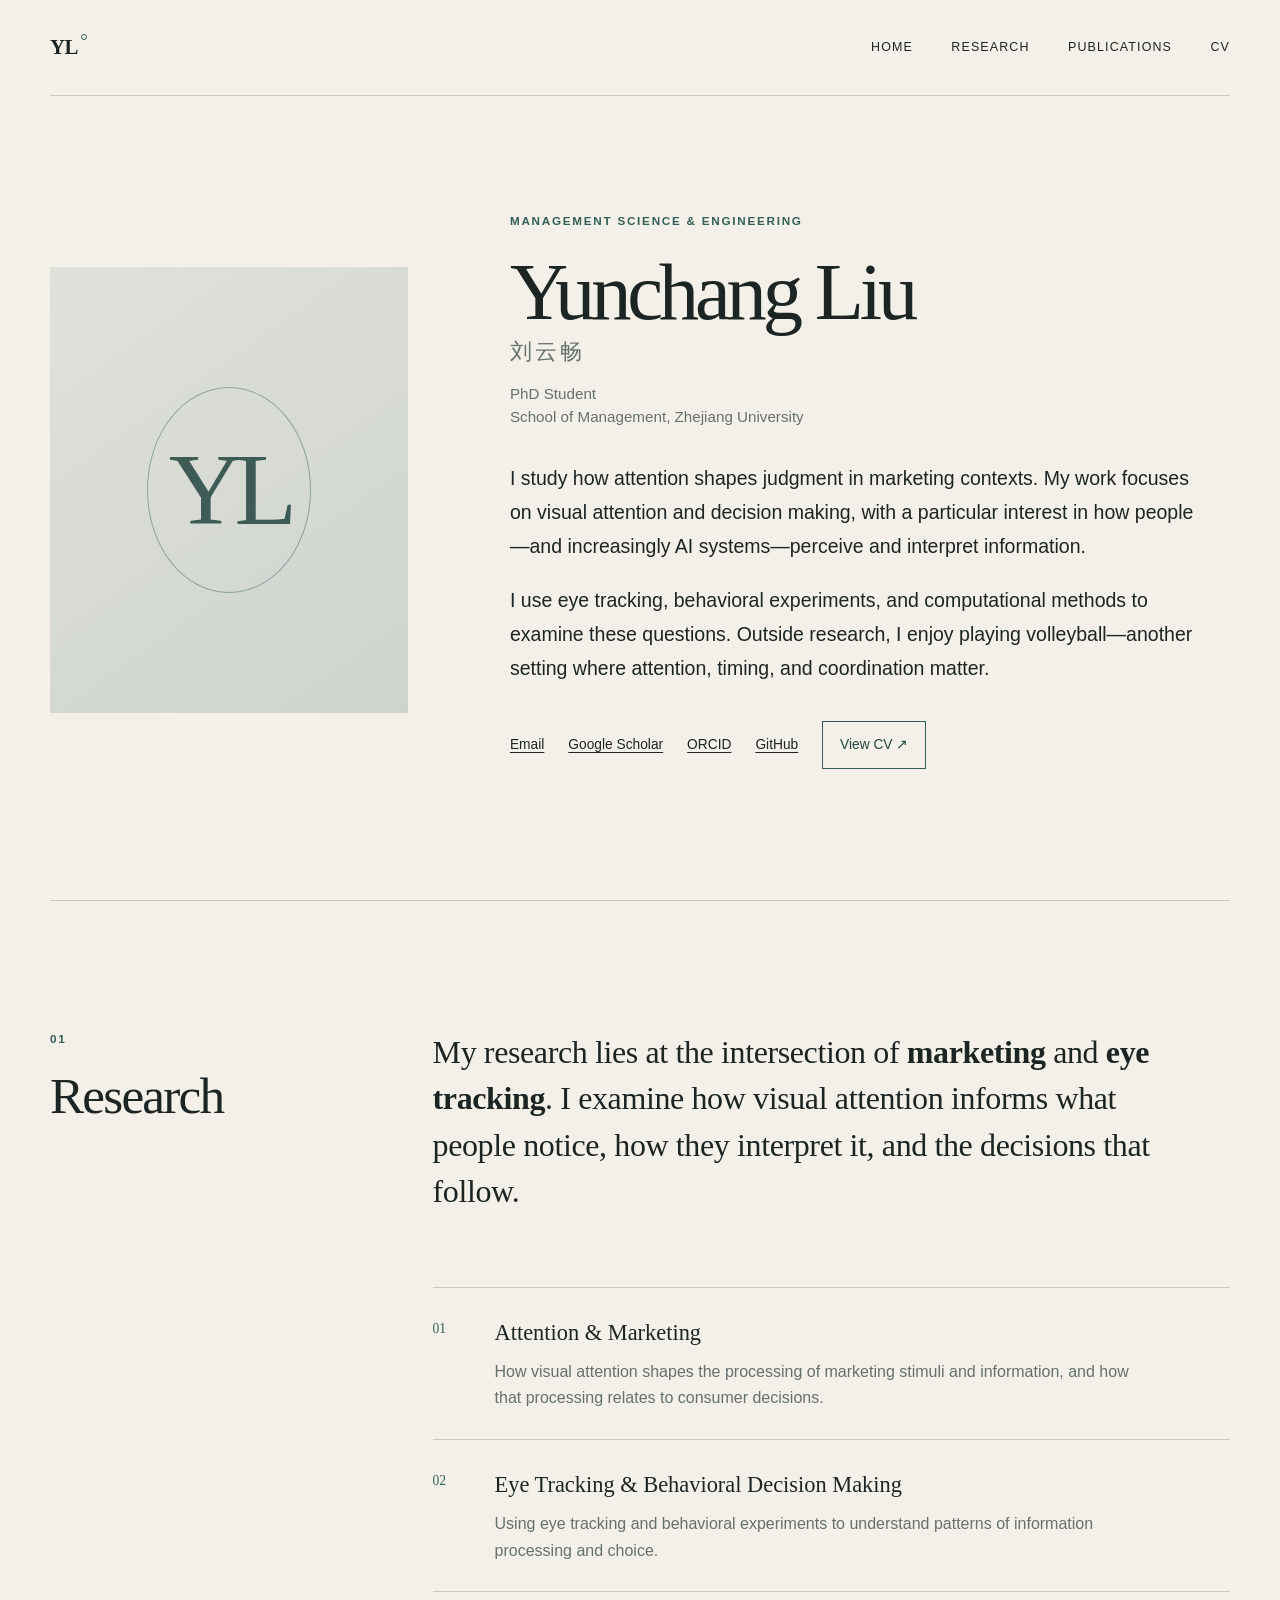
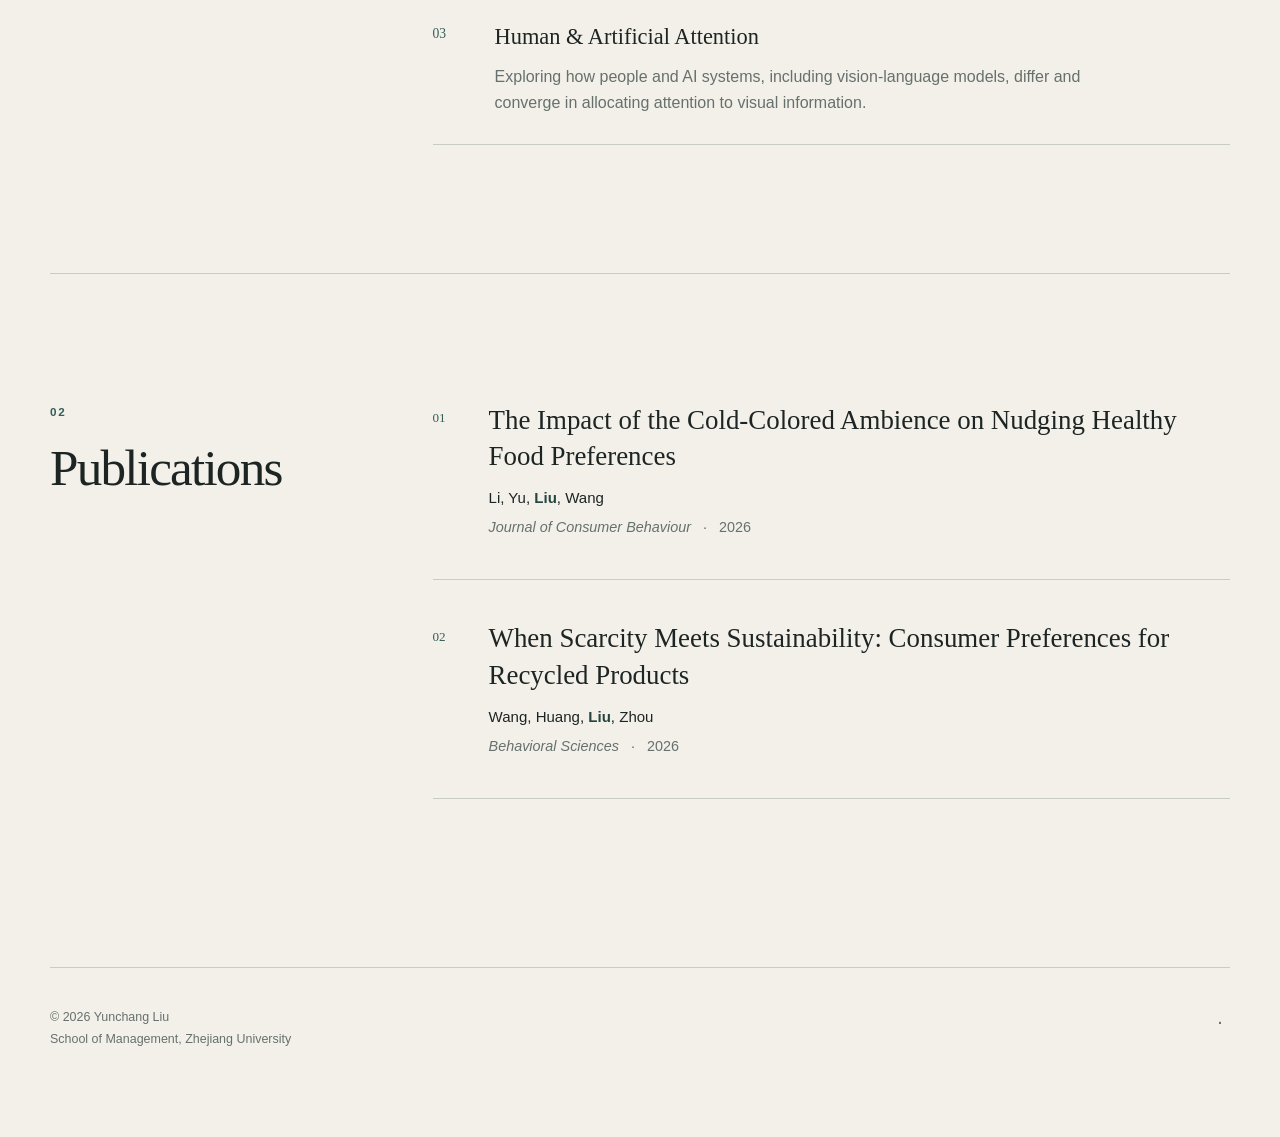
==== index.html @ 309fc485 "Launch academic website" ====
<!doctype html>
<html lang="en">
<head>
  <meta charset="utf-8">
  <meta name="viewport" content="width=device-width, initial-scale=1">
  <title>Yunchang Liu | Zhejiang University</title>
  <meta name="description" content="Yunchang Liu is a PhD student at Zhejiang University studying marketing, visual attention, eye tracking, human–AI interaction, and decision making.">
  <meta name="author" content="Yunchang Liu">
  <meta name="theme-color" content="#f3f0e9">
  <meta property="og:type" content="website">
  <meta property="og:url" content="https://yunchangliu.github.io/">
  <meta property="og:title" content="Yunchang Liu | Zhejiang University">
  <meta property="og:description" content="PhD student studying marketing, visual attention, eye tracking, human–AI interaction, and decision making.">
  <meta property="og:site_name" content="Yunchang Liu">
  <link rel="canonical" href="https://yunchangliu.github.io/">
  <link rel="icon" href="assets/favicon.svg" type="image/svg+xml">
  <link rel="stylesheet" href="styles.css">
  <script src="data/publications.js" defer></script>
  <script src="script.js" defer></script>
</head>
<body>
  <a class="skip-link" href="#main-content">Skip to content</a>
  <div class="focus-dot" aria-hidden="true"></div>

  <header class="site-header">
    <a class="wordmark" href="#home" aria-label="Yunchang Liu, home">YL<span class="focus-mark"></span></a>
    <nav aria-label="Primary navigation">
      <a href="#home">Home</a>
      <a href="#research">Research</a>
      <a href="#publications">Publications</a>
      <a href="assets/files/Yunchang_Liu_CV.pdf" target="_blank" rel="noopener">CV</a>
    </nav>
  </header>

  <main id="main-content">
    <section class="hero" id="home" aria-labelledby="hero-title">
      <div class="portrait-wrap">
        <div class="portrait-placeholder" aria-hidden="true">
          <span>YL</span>
          <span class="placeholder-line"></span>
        </div>
        <img class="portrait" src="assets/images/profile.jpg" alt="Portrait of Yunchang Liu" hidden>
      </div>

      <div class="hero-copy">
        <p class="eyebrow">Management Science &amp; Engineering</p>
        <h1 id="hero-title">Yunchang Liu <span lang="zh-Hans">刘云畅</span></h1>
        <p class="role">PhD Student<br>School of Management, Zhejiang University</p>
        <div class="intro">
          <p>I study how attention shapes judgment in marketing contexts. My work focuses on visual attention and decision making, with a particular interest in how people—and increasingly AI systems—perceive and interpret information.</p>
          <p>I use eye tracking, behavioral experiments, and computational methods to examine these questions. Outside research, I enjoy playing volleyball—another setting where attention, timing, and coordination matter.</p>
        </div>
        <div class="profile-links" aria-label="Academic profiles and contact">
          <a href="mailto:12420017@zju.edu.cn">Email</a>
          <a href="https://scholar.google.com/citations?user=64Ghd7AAAAAJ&amp;hl=zh-CN" target="_blank" rel="noopener">Google Scholar</a>
          <a href="https://orcid.org/0009-0008-1713-0107" target="_blank" rel="noopener">ORCID</a>
          <a href="https://github.com/YunchangLiu" target="_blank" rel="noopener">GitHub</a>
          <a class="cv-link" href="assets/files/Yunchang_Liu_CV.pdf" target="_blank" rel="noopener">View CV <span aria-hidden="true">↗</span></a>
        </div>
      </div>
    </section>

    <section class="research section-grid" id="research" aria-labelledby="research-title">
      <div class="section-heading">
        <p class="section-number">01</p>
        <h2 id="research-title">Research</h2>
      </div>
      <div class="section-content">
        <p class="lead">My research lies at the intersection of <strong>marketing</strong> and <strong>eye tracking</strong>. I examine how visual attention informs what people notice, how they interpret it, and the decisions that follow.</p>
        <div class="research-lines">
          <article>
            <span>01</span>
            <div>
              <h3>Attention &amp; Marketing</h3>
              <p>How visual attention shapes the processing of marketing stimuli and information, and how that processing relates to consumer decisions.</p>
            </div>
          </article>
          <article>
            <span>02</span>
            <div>
              <h3>Eye Tracking &amp; Behavioral Decision Making</h3>
              <p>Using eye tracking and behavioral experiments to understand patterns of information processing and choice.</p>
            </div>
          </article>
          <article>
            <span>03</span>
            <div>
              <h3>Human &amp; Artificial Attention</h3>
              <p>Exploring how people and AI systems, including vision-language models, differ and converge in allocating attention to visual information.</p>
            </div>
          </article>
        </div>
      </div>
    </section>

    <section class="publications section-grid" id="publications" aria-labelledby="publications-title">
      <div class="section-heading">
        <p class="section-number">02</p>
        <h2 id="publications-title">Publications</h2>
      </div>
      <div class="section-content">
        <ol class="publication-list" id="publication-list" aria-live="polite">
          <li class="publication-fallback">
            <p class="publication-title">The Impact of the Cold-Colored Ambience on Nudging Healthy Food Preferences</p>
            <p class="publication-authors">Li, Yu, <strong>Liu</strong>, Wang</p>
            <p class="publication-meta"><cite>Journal of Consumer Behaviour</cite><span>2026</span></p>
          </li>
          <li class="publication-fallback">
            <p class="publication-title">When Scarcity Meets Sustainability: Consumer Preferences for Recycled Products</p>
            <p class="publication-authors">Wang, Huang, <strong>Liu</strong>, Zhou</p>
            <p class="publication-meta"><cite>Behavioral Sciences</cite><span>2026</span></p>
          </li>
        </ol>
      </div>
    </section>
  </main>

  <footer>
    <div>
      <p>© <span id="current-year">2026</span> Yunchang Liu</p>
      <p>School of Management, Zhejiang University</p>
    </div>
    <button class="volleyball-easter-egg" type="button" aria-label="A small volleyball aside" title="A small aside">·</button>
    <p class="volleyball-note" role="status" hidden>Good research, like a good set, is all about placement.</p>
  </footer>
</body>
</html>
---- styles.css ----
:root {
  --paper: #f3f0e9;
  --ink: #1d2524;
  --muted: #66706d;
  --line: #c9ccc5;
  --accent: #345e58;
  --accent-dark: #244540;
  --serif: Georgia, "Times New Roman", "Noto Serif SC", serif;
  --sans: Inter, ui-sans-serif, -apple-system, BlinkMacSystemFont, "Segoe UI", "Noto Sans SC", Arial, sans-serif;
  --page: min(1180px, calc(100vw - 64px));
}

* { box-sizing: border-box; }
[hidden] { display: none !important; }
html { scroll-behavior: smooth; scroll-padding-top: 7rem; }
body {
  margin: 0;
  background: var(--paper);
  color: var(--ink);
  font-family: var(--sans);
  font-size: 16px;
  line-height: 1.65;
  -webkit-font-smoothing: antialiased;
}
a { color: inherit; text-decoration-thickness: 1px; text-underline-offset: .24em; }
a:hover { color: var(--accent); }
a:focus-visible, button:focus-visible { outline: 2px solid var(--accent); outline-offset: 5px; }
.skip-link { position: fixed; top: -100px; left: 1rem; z-index: 20; padding: .65rem 1rem; background: var(--ink); color: var(--paper); }
.skip-link:focus { top: 1rem; }

.site-header {
  width: var(--page);
  height: 96px;
  margin: 0 auto;
  display: flex;
  align-items: center;
  justify-content: space-between;
  border-bottom: 1px solid var(--line);
}
.wordmark { position: relative; font-family: var(--serif); font-size: 1.3rem; font-weight: 700; text-decoration: none; letter-spacing: -.03em; }
.focus-mark { position: absolute; width: 6px; height: 6px; right: -9px; top: 4px; border: 1px solid var(--accent); border-radius: 50%; }
nav { display: flex; gap: clamp(1rem, 3vw, 2.6rem); font-size: .78rem; letter-spacing: .09em; text-transform: uppercase; }
nav a { text-decoration: none; }

main, footer { width: var(--page); margin-inline: auto; }
.hero { min-height: calc(100vh - 96px); display: grid; grid-template-columns: minmax(250px, .72fr) minmax(480px, 1.45fr); gap: clamp(3rem, 8vw, 8.5rem); align-items: center; padding: 6rem 0 7rem; }
.portrait-wrap { position: relative; aspect-ratio: 4 / 5; max-width: 370px; background: #d9ddd7; overflow: hidden; }
.portrait { display: block; width: 100%; height: 100%; object-fit: cover; object-position: center top; }
.portrait-placeholder { position: absolute; inset: 0; display: grid; place-items: center; color: var(--accent-dark); background: linear-gradient(145deg, #e0e1da, #cdd4ce); }
.portrait-placeholder span:first-child { font-family: var(--serif); font-size: clamp(3.5rem, 8vw, 7rem); letter-spacing: -.08em; opacity: .85; }
.placeholder-line { position: absolute; width: 46%; height: 46%; border: 1px solid rgba(52, 94, 88, .45); border-radius: 50%; }
.eyebrow, .section-number { margin: 0 0 1.35rem; color: var(--accent); font-size: .73rem; font-weight: 650; letter-spacing: .15em; text-transform: uppercase; }
h1, h2, h3, p { margin-top: 0; }
h1 { margin-bottom: 1.2rem; font-family: var(--serif); font-size: clamp(3.2rem, 6.3vw, 6rem); font-weight: 400; line-height: .98; letter-spacing: -.052em; }
h1 span { display: block; margin-top: .65rem; font-family: var(--sans); font-size: .27em; font-weight: 450; letter-spacing: .15em; color: var(--muted); }
.role { margin-bottom: 2rem; font-size: .95rem; line-height: 1.55; color: var(--muted); }
.intro { max-width: 690px; font-size: clamp(1.03rem, 1.55vw, 1.22rem); line-height: 1.75; }
.intro p:last-child { margin-bottom: 0; }
.profile-links { display: flex; flex-wrap: wrap; gap: .7rem 1.5rem; align-items: center; margin-top: 2.25rem; font-size: .86rem; }
.cv-link { display: inline-block; padding: .72rem 1.05rem; border: 1px solid var(--accent); color: var(--accent-dark); text-decoration: none; }
.cv-link:hover { background: var(--accent); color: var(--paper); }

.section-grid { display: grid; grid-template-columns: minmax(190px, .65fr) minmax(0, 1.85fr); gap: clamp(3rem, 8vw, 8.5rem); padding: clamp(5.5rem, 10vw, 9rem) 0; border-top: 1px solid var(--line); }
h2 { font-family: var(--serif); font-size: clamp(2.35rem, 4vw, 4rem); font-weight: 400; line-height: 1; letter-spacing: -.035em; }
.lead { max-width: 760px; margin-bottom: 4.5rem; font-family: var(--serif); font-size: clamp(1.45rem, 2.5vw, 2.15rem); line-height: 1.45; letter-spacing: -.012em; }
.research-lines article { display: grid; grid-template-columns: 42px 1fr; gap: 1.25rem; padding: 1.7rem 0; border-top: 1px solid var(--line); }
.research-lines article:last-child { border-bottom: 1px solid var(--line); }
.research-lines article > span { padding-top: .2rem; color: var(--accent); font-family: var(--serif); font-size: .85rem; }
h3 { margin-bottom: .45rem; font-family: var(--serif); font-size: 1.4rem; font-weight: 400; }
.research-lines p { max-width: 650px; margin-bottom: 0; color: var(--muted); }

.publication-list { margin: 0; padding: 0; list-style: none; counter-reset: papers; }
.publication-list li { position: relative; padding: 0 0 2.5rem 3.5rem; margin-bottom: 2.5rem; border-bottom: 1px solid var(--line); counter-increment: papers; }
.publication-list li::before { content: counter(papers, decimal-leading-zero); position: absolute; left: 0; top: .35rem; color: var(--accent); font-family: var(--serif); font-size: .82rem; }
.publication-title { max-width: 760px; margin-bottom: .75rem; font-family: var(--serif); font-size: clamp(1.35rem, 2.1vw, 1.8rem); line-height: 1.35; }
.publication-authors { margin-bottom: .3rem; font-size: .94rem; }
.publication-authors strong { color: var(--accent-dark); }
.publication-meta { display: flex; gap: .75rem; align-items: baseline; margin-bottom: 0; color: var(--muted); font-size: .9rem; }
.publication-meta cite { font-style: italic; }
.publication-meta span::before { content: "·"; margin-right: .75rem; }

footer { min-height: 170px; padding: 2.4rem 0; border-top: 1px solid var(--line); display: flex; align-items: flex-start; justify-content: space-between; position: relative; color: var(--muted); font-size: .78rem; }
footer p { margin-bottom: .1rem; }
.volleyball-easter-egg { border: 0; padding: .2rem .45rem; background: transparent; color: var(--muted); font-size: 1.25rem; cursor: pointer; }
.volleyball-easter-egg:hover { color: var(--accent); transform: translateY(-2px); }
.volleyball-note { position: absolute; right: 0; top: 4.8rem; max-width: 250px; text-align: right; }
.focus-dot { position: fixed; z-index: 10; left: 0; top: 0; width: 10px; height: 10px; border: 1px solid rgba(52, 94, 88, .45); border-radius: 50%; pointer-events: none; opacity: 0; transform: translate(-50%, -50%); transition: opacity .4s ease; }
body.pointer-active .focus-dot { opacity: 1; }

@media (max-width: 820px) {
  :root { --page: min(100% - 40px, 680px); }
  .site-header { height: auto; min-height: 82px; align-items: baseline; }
  nav { gap: 1rem; font-size: .69rem; }
  .hero { min-height: auto; grid-template-columns: 1fr; gap: 3rem; padding: 4rem 0 6rem; }
  .portrait-wrap { width: min(65vw, 310px); }
  .section-grid { grid-template-columns: 1fr; gap: 1.6rem; }
  .section-heading { display: flex; align-items: baseline; gap: 1rem; }
  .section-heading .section-number { margin: 0; }
  .lead { margin-bottom: 3rem; }
}

@media (max-width: 540px) {
  :root { --page: calc(100% - 32px); }
  .site-header { padding: 1.15rem 0; align-items: center; }
  nav { max-width: 260px; justify-content: flex-end; flex-wrap: wrap; row-gap: .25rem; }
  .wordmark { align-self: flex-start; }
  .hero { padding-top: 3rem; }
  .portrait-wrap { width: min(72vw, 270px); }
  h1 { font-size: clamp(2.8rem, 15vw, 4.5rem); }
  .profile-links { gap: .9rem 1.2rem; }
  .cv-link { flex-basis: 100%; width: fit-content; margin-top: .25rem; }
  .section-grid { padding: 5rem 0; }
  .research-lines article { grid-template-columns: 32px 1fr; gap: .8rem; }
  .publication-list li { padding-left: 2.5rem; }
  footer { min-height: 190px; }
  .volleyball-note { top: 5.5rem; }
}

@media (pointer: coarse), (prefers-reduced-motion: reduce) {
  .focus-dot { display: none; }
}
@media (prefers-reduced-motion: reduce) {
  html { scroll-behavior: auto; }
  *, *::before, *::after { scroll-behavior: auto !important; transition-duration: .01ms !important; animation-duration: .01ms !important; animation-iteration-count: 1 !important; }
}
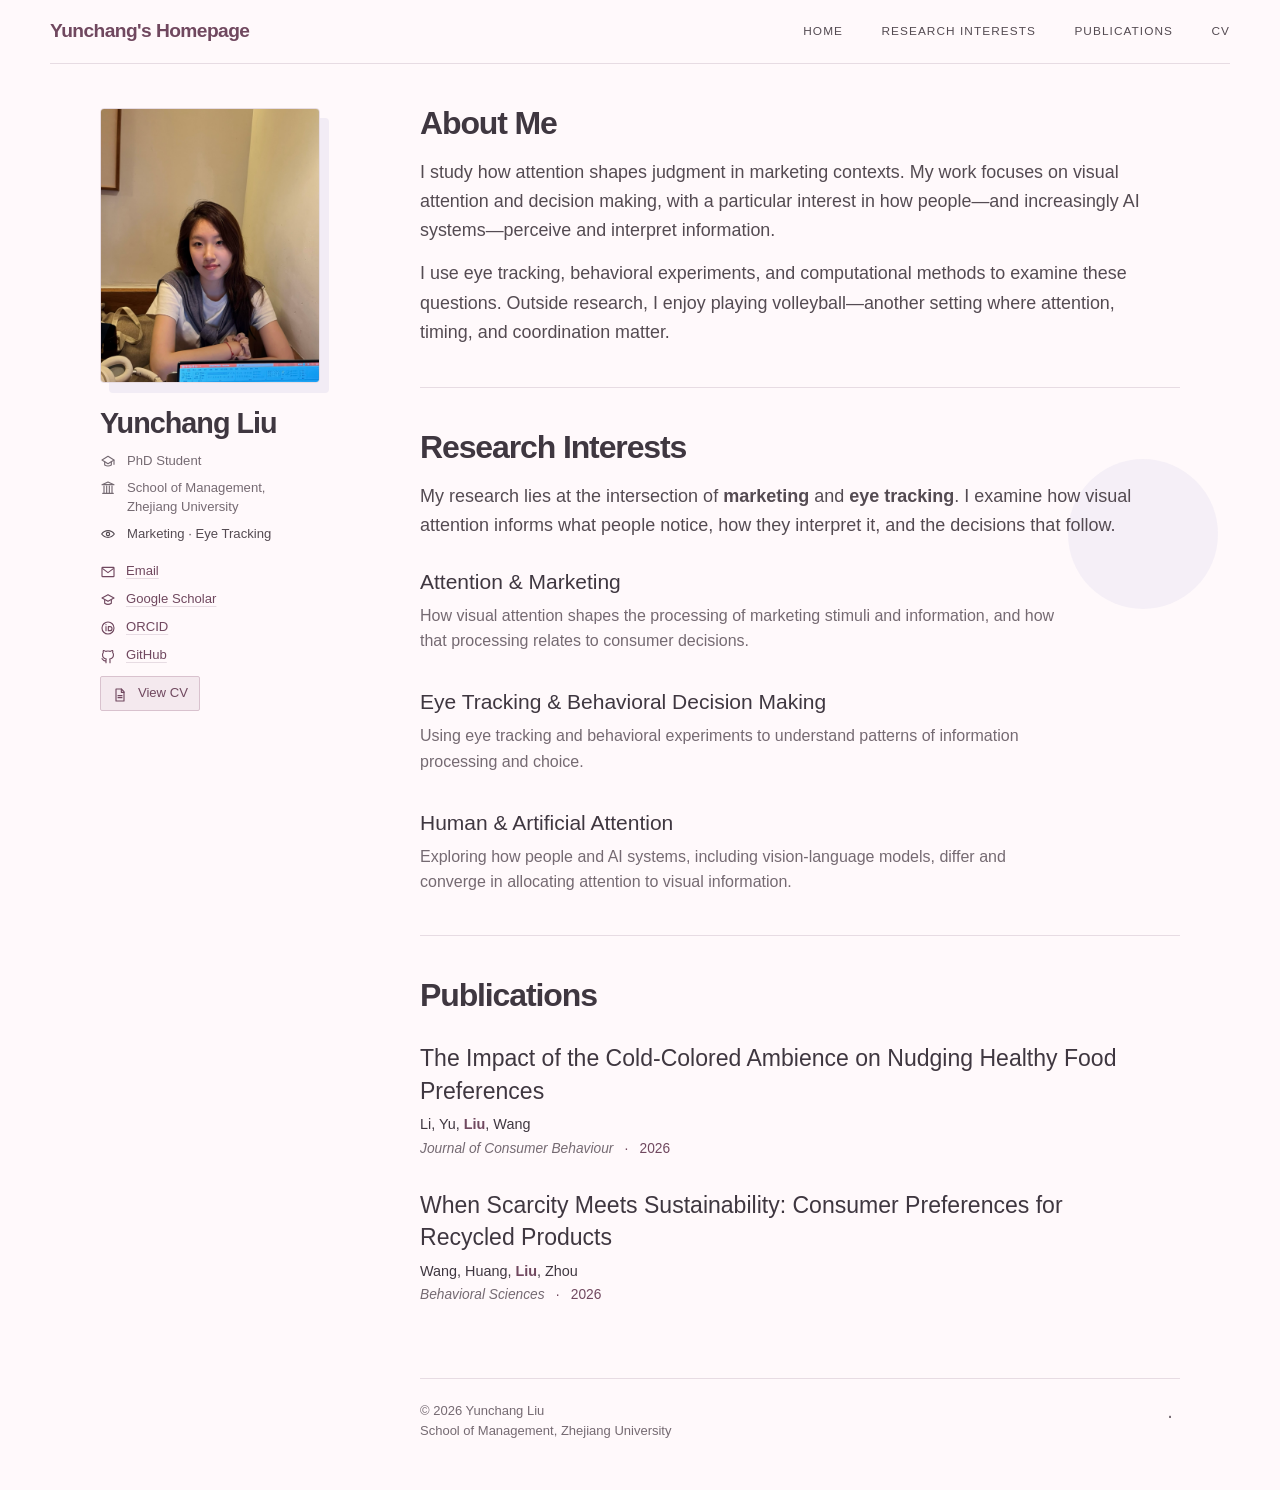
==== commit 54f3c46a: "Refine academic homepage layout and profile" ====
--- a/index.html
+++ b/index.html
@@ -6,7 +6,7 @@
   <title>Yunchang Liu | Zhejiang University</title>
   <meta name="description" content="Yunchang Liu is a PhD student at Zhejiang University studying marketing, visual attention, eye tracking, human–AI interaction, and decision making.">
   <meta name="author" content="Yunchang Liu">
-  <meta name="theme-color" content="#f3f0e9">
+  <meta name="theme-color" content="#fff9fb">
   <meta property="og:type" content="website">
   <meta property="og:url" content="https://yunchangliu.github.io/">
   <meta property="og:title" content="Yunchang Liu | Zhejiang University">
@@ -20,70 +20,81 @@
 </head>
 <body>
   <a class="skip-link" href="#main-content">Skip to content</a>
-  <div class="focus-dot" aria-hidden="true"></div>
-
   <header class="site-header">
-    <a class="wordmark" href="#home" aria-label="Yunchang Liu, home">YL<span class="focus-mark"></span></a>
+    <a class="wordmark" href="/" aria-label="Yunchang Liu, home">Yunchang's Homepage</a>
     <nav aria-label="Primary navigation">
       <a href="#home">Home</a>
-      <a href="#research">Research</a>
+      <a href="#research">Research Interests</a>
       <a href="#publications">Publications</a>
       <a href="assets/files/Yunchang_Liu_CV.pdf" target="_blank" rel="noopener">CV</a>
     </nav>
   </header>
 
-  <main id="main-content">
-    <section class="hero" id="home" aria-labelledby="hero-title">
+  <main class="page-shell" id="main-content">
+    <aside class="profile-sidebar" aria-labelledby="profile-name">
       <div class="portrait-wrap">
         <div class="portrait-placeholder" aria-hidden="true">
           <span>YL</span>
           <span class="placeholder-line"></span>
         </div>
-        <img class="portrait" src="assets/images/profile.jpg" alt="Portrait of Yunchang Liu" hidden>
+        <img class="portrait" src="assets/images/profile.jpg?v=20260908" alt="Portrait of Yunchang Liu" hidden>
       </div>
 
-      <div class="hero-copy">
-        <p class="eyebrow">Management Science &amp; Engineering</p>
-        <h1 id="hero-title">Yunchang Liu <span lang="zh-Hans">刘云畅</span></h1>
-        <p class="role">PhD Student<br>School of Management, Zhejiang University</p>
+      <div class="profile-copy">
+        <h1 id="profile-name">Yunchang Liu</h1>
+        <div class="profile-meta">
+          <p class="meta-row role">
+            <svg aria-hidden="true" viewBox="0 0 24 24"><path d="M3 10.5 12 5l9 5.5L12 16 3 10.5Z"/><path d="M7 13.3V18c2.9 1.7 7.1 1.7 10 0v-4.7M21 11v6"/></svg>
+            <span>PhD Student</span>
+          </p>
+          <p class="meta-row role">
+            <svg aria-hidden="true" viewBox="0 0 24 24"><path d="M4 20h16M6 20V9m4 11V9m4 11V9m4 11V9M3 7h18L12 3 3 7Z"/></svg>
+            <span>School of Management,<br>Zhejiang University</span>
+          </p>
+          <p class="meta-row tagline">
+            <svg aria-hidden="true" viewBox="0 0 24 24"><path d="M2.5 12s3.5-5 9.5-5 9.5 5 9.5 5-3.5 5-9.5 5-9.5-5-9.5-5Z"/><circle cx="12" cy="12" r="2.5"/></svg>
+            <span>Marketing · Eye Tracking</span>
+          </p>
+        </div>
+        <div class="profile-links" aria-label="Academic profiles and contact">
+          <a href="mailto:12420017@zju.edu.cn"><svg aria-hidden="true" viewBox="0 0 24 24"><rect x="3" y="5" width="18" height="14" rx="1"/><path d="m4 7 8 6 8-6"/></svg><span>Email</span></a>
+          <a href="https://scholar.google.com/citations?user=64Ghd7AAAAAJ&amp;hl=zh-CN" target="_blank" rel="noopener"><svg aria-hidden="true" viewBox="0 0 24 24"><path d="m3 9 9-5 9 5-9 5-9-5Z"/><path d="M7 12v5c3 2 7 2 10 0v-5"/></svg><span>Google Scholar</span></a>
+          <a href="https://orcid.org/0009-0008-1713-0107" target="_blank" rel="noopener"><svg aria-hidden="true" viewBox="0 0 24 24"><circle cx="12" cy="12" r="9"/><path d="M9 10v6m0-9v.2M12.5 10H15a3 3 0 0 1 0 6h-2.5v-6Z"/></svg><span>ORCID</span></a>
+          <a href="https://github.com/YunchangLiu" target="_blank" rel="noopener"><svg aria-hidden="true" viewBox="0 0 24 24"><path d="M9 19c-4.5 1.5-4.5-2.5-6-3m12 6v-3.5c0-1 .1-1.4-.5-2 2.8-.3 5.7-1.4 5.7-6.2A4.8 4.8 0 0 0 19 7c.1-.3.5-1.7-.1-3.2 0 0-1-.3-3.4 1.3a11.8 11.8 0 0 0-7 0C6.1 3.5 5.1 3.8 5.1 3.8 4.5 5.3 4.9 6.7 5 7a4.8 4.8 0 0 0-1.2 3.3c0 4.8 2.9 5.9 5.7 6.2-.5.5-.6 1.2-.5 2V22"/></svg><span>GitHub</span></a>
+          <a class="cv-link" href="assets/files/Yunchang_Liu_CV.pdf" target="_blank" rel="noopener"><svg aria-hidden="true" viewBox="0 0 24 24"><path d="M6 3h8l4 4v14H6V3Z"/><path d="M14 3v5h4M9 13h6m-6 3h6"/></svg><span>View CV</span></a>
+        </div>
+      </div>
+    </aside>
+
+    <div class="main-column">
+      <section class="intro-section" id="home" aria-label="About Yunchang Liu">
+        <h2>About Me</h2>
         <div class="intro">
           <p>I study how attention shapes judgment in marketing contexts. My work focuses on visual attention and decision making, with a particular interest in how people—and increasingly AI systems—perceive and interpret information.</p>
           <p>I use eye tracking, behavioral experiments, and computational methods to examine these questions. Outside research, I enjoy playing volleyball—another setting where attention, timing, and coordination matter.</p>
         </div>
-        <div class="profile-links" aria-label="Academic profiles and contact">
-          <a href="mailto:12420017@zju.edu.cn">Email</a>
-          <a href="https://scholar.google.com/citations?user=64Ghd7AAAAAJ&amp;hl=zh-CN" target="_blank" rel="noopener">Google Scholar</a>
-          <a href="https://orcid.org/0009-0008-1713-0107" target="_blank" rel="noopener">ORCID</a>
-          <a href="https://github.com/YunchangLiu" target="_blank" rel="noopener">GitHub</a>
-          <a class="cv-link" href="assets/files/Yunchang_Liu_CV.pdf" target="_blank" rel="noopener">View CV <span aria-hidden="true">↗</span></a>
-        </div>
-      </div>
-    </section>
+      </section>
 
-    <section class="research section-grid" id="research" aria-labelledby="research-title">
+      <section class="research section-grid" id="research" aria-labelledby="research-title">
       <div class="section-heading">
-        <p class="section-number">01</p>
-        <h2 id="research-title">Research</h2>
+        <h2 id="research-title">Research Interests</h2>
       </div>
       <div class="section-content">
         <p class="lead">My research lies at the intersection of <strong>marketing</strong> and <strong>eye tracking</strong>. I examine how visual attention informs what people notice, how they interpret it, and the decisions that follow.</p>
         <div class="research-lines">
           <article>
-            <span>01</span>
             <div>
               <h3>Attention &amp; Marketing</h3>
               <p>How visual attention shapes the processing of marketing stimuli and information, and how that processing relates to consumer decisions.</p>
             </div>
           </article>
           <article>
-            <span>02</span>
             <div>
               <h3>Eye Tracking &amp; Behavioral Decision Making</h3>
               <p>Using eye tracking and behavioral experiments to understand patterns of information processing and choice.</p>
             </div>
           </article>
           <article>
-            <span>03</span>
             <div>
               <h3>Human &amp; Artificial Attention</h3>
               <p>Exploring how people and AI systems, including vision-language models, differ and converge in allocating attention to visual information.</p>
@@ -91,11 +102,10 @@
           </article>
         </div>
       </div>
-    </section>
+      </section>
 
-    <section class="publications section-grid" id="publications" aria-labelledby="publications-title">
+      <section class="publications section-grid" id="publications" aria-labelledby="publications-title">
       <div class="section-heading">
-        <p class="section-number">02</p>
         <h2 id="publications-title">Publications</h2>
       </div>
       <div class="section-content">
@@ -112,16 +122,17 @@
           </li>
         </ol>
       </div>
-    </section>
+      </section>
+
+      <footer>
+        <div>
+          <p>© <span id="current-year">2026</span> Yunchang Liu</p>
+          <p>School of Management, Zhejiang University</p>
+        </div>
+        <button class="volleyball-easter-egg" type="button" aria-label="A small volleyball aside" title="A small aside">·</button>
+        <p class="volleyball-note" role="status" hidden>Some decisions are easier above the net.</p>
+      </footer>
+    </div>
   </main>
-
-  <footer>
-    <div>
-      <p>© <span id="current-year">2026</span> Yunchang Liu</p>
-      <p>School of Management, Zhejiang University</p>
-    </div>
-    <button class="volleyball-easter-egg" type="button" aria-label="A small volleyball aside" title="A small aside">·</button>
-    <p class="volleyball-note" role="status" hidden>Good research, like a good set, is all about placement.</p>
-  </footer>
 </body>
 </html>
--- a/styles.css
+++ b/styles.css
@@ -1,123 +1,124 @@
 :root {
-  --paper: #f3f0e9;
-  --ink: #1d2524;
-  --muted: #66706d;
-  --line: #c9ccc5;
-  --accent: #345e58;
-  --accent-dark: #244540;
-  --serif: Georgia, "Times New Roman", "Noto Serif SC", serif;
+  --paper: #fff9fb; --paper-soft: #f8f1f5; --lavender-wash: #f2ecf5;
+  --ink: #3f3740; --body: #544b52; --muted: #756a72; --line: #e7dce3;
+  --accent: #8b5f76; --accent-soft: #b9859f; --lavender: #786a88; --accent-dark: #70485f;
+  --serif: Inter, ui-sans-serif, -apple-system, BlinkMacSystemFont, "Segoe UI", "Noto Sans SC", Arial, sans-serif;
   --sans: Inter, ui-sans-serif, -apple-system, BlinkMacSystemFont, "Segoe UI", "Noto Sans SC", Arial, sans-serif;
   --page: min(1180px, calc(100vw - 64px));
 }
-
 * { box-sizing: border-box; }
 [hidden] { display: none !important; }
-html { scroll-behavior: smooth; scroll-padding-top: 7rem; }
-body {
-  margin: 0;
-  background: var(--paper);
-  color: var(--ink);
-  font-family: var(--sans);
-  font-size: 16px;
-  line-height: 1.65;
-  -webkit-font-smoothing: antialiased;
-}
+html { scroll-behavior: smooth; scroll-padding-top: 5.5rem; }
+body { margin: 0; background: var(--paper); color: var(--ink); font-family: var(--sans); font-size: 16px; line-height: 1.6; -webkit-font-smoothing: antialiased; }
 a { color: inherit; text-decoration-thickness: 1px; text-underline-offset: .24em; }
 a:hover { color: var(--accent); }
-a:focus-visible, button:focus-visible { outline: 2px solid var(--accent); outline-offset: 5px; }
-.skip-link { position: fixed; top: -100px; left: 1rem; z-index: 20; padding: .65rem 1rem; background: var(--ink); color: var(--paper); }
+a:focus-visible, button:focus-visible { outline: 2px solid var(--accent); outline-offset: 4px; }
+.skip-link { position: fixed; top: -100px; left: 1rem; z-index: 20; padding: .6rem .9rem; background: var(--ink); color: var(--paper); }
 .skip-link:focus { top: 1rem; }
+.site-header { position: fixed; z-index: 20; top: 0; left: 50%; width: var(--page); height: 64px; margin: 0; display: flex; align-items: center; justify-content: space-between; background: rgba(255, 249, 251, .94); border-bottom: 1px solid var(--line); transform: translateX(-50%); backdrop-filter: blur(8px); -webkit-backdrop-filter: blur(8px); }
+.wordmark { position: relative; color: var(--accent-dark); font-family: var(--serif); font-size: 1.2rem; font-weight: 700; text-decoration: none; letter-spacing: -.03em; }
+nav { display: flex; gap: clamp(1rem, 3vw, 2.4rem); font-size: .74rem; letter-spacing: .09em; text-transform: uppercase; }
+nav a { color: var(--body); text-decoration: none; text-decoration-color: transparent; transition: color .18s ease, text-decoration-color .18s ease; }
+nav a:hover { color: var(--accent-dark); text-decoration: underline; text-decoration-color: var(--accent-soft); }
 
-.site-header {
-  width: var(--page);
-  height: 96px;
-  margin: 0 auto;
-  display: flex;
-  align-items: center;
-  justify-content: space-between;
-  border-bottom: 1px solid var(--line);
-}
-.wordmark { position: relative; font-family: var(--serif); font-size: 1.3rem; font-weight: 700; text-decoration: none; letter-spacing: -.03em; }
-.focus-mark { position: absolute; width: 6px; height: 6px; right: -9px; top: 4px; border: 1px solid var(--accent); border-radius: 50%; }
-nav { display: flex; gap: clamp(1rem, 3vw, 2.6rem); font-size: .78rem; letter-spacing: .09em; text-transform: uppercase; }
-nav a { text-decoration: none; }
+.page-shell { width: var(--page); margin: 0 auto; padding-top: 64px; display: grid; grid-template-columns: 260px minmax(0, 760px); justify-content: center; gap: 60px; align-items: start; }
+.profile-sidebar { position: fixed; z-index: 5; top: 88px; left: max(32px, calc(50vw - 540px)); width: 260px; padding: 20px 0 40px; }
+.portrait-wrap { position: relative; width: min(100%, 220px); aspect-ratio: 4 / 5; margin-bottom: 24px; background: var(--paper-soft); border: 1px solid var(--line); border-radius: 4px; box-shadow: 9px 10px 0 var(--lavender-wash); overflow: hidden; }
+.portrait { display: block; width: 100%; height: 100%; object-fit: cover; object-position: 50% 54%; }
+.portrait-placeholder { position: absolute; inset: 0; z-index: 1; display: grid; place-items: center; color: var(--accent-dark); background: var(--paper-soft); }
+.portrait-placeholder span:first-child { font-family: var(--serif); font-size: 4.5rem; letter-spacing: -.08em; opacity: .85; }
+.placeholder-line { position: absolute; width: 46%; height: 46%; border: 1px solid rgba(120, 106, 136, .55); border-radius: 50%; }
+h1, h2, h3, p { margin-top: 0; }
+h1 { margin-bottom: 12px; color: var(--ink); font-family: var(--serif); font-size: 1.8rem; font-weight: 600; line-height: 1.12; letter-spacing: -.035em; }
+h1 span { display: block; margin-top: 7px; font-family: var(--sans); font-size: .38em; font-weight: 450; letter-spacing: .12em; color: var(--muted); }
+.profile-meta { display: flex; flex-direction: column; gap: 8px; margin-bottom: 17px; }
+.meta-row { display: grid; grid-template-columns: 17px 1fr; gap: 10px; align-items: start; margin: 0; }
+.meta-row svg, .profile-links svg { width: 16px; height: 16px; margin-top: 2px; fill: none; stroke: currentColor; stroke-width: 1.7; stroke-linecap: round; stroke-linejoin: round; flex: 0 0 auto; }
+.role { color: var(--muted); font-size: .82rem; line-height: 1.45; }
+.tagline { max-width: 240px; color: var(--body); font-family: var(--sans); font-size: .82rem; line-height: 1.45; }
+.profile-links { display: flex; flex-direction: column; align-items: flex-start; gap: 7px; font-size: .82rem; }
+.profile-links a { display: flex; gap: 10px; align-items: center; }
+.profile-links > a:not(.cv-link) { color: var(--accent-dark); text-decoration-color: var(--line); transition: color .18s ease, text-decoration-color .18s ease; }
+.profile-links > a:not(.cv-link):hover { color: var(--accent); text-decoration-color: var(--accent-soft); }
+.cv-link { margin-top: 4px; padding: .45rem .68rem; background: #f4e9ee; border: 1px solid #d9c2ce; border-radius: 2px; color: var(--accent-dark); line-height: 1.25; text-decoration: none; transition: background-color .18s ease, border-color .18s ease; }
+.cv-link:hover { background: #ecdde4; border-color: var(--accent-soft); color: var(--accent-dark); }
 
-main, footer { width: var(--page); margin-inline: auto; }
-.hero { min-height: calc(100vh - 96px); display: grid; grid-template-columns: minmax(250px, .72fr) minmax(480px, 1.45fr); gap: clamp(3rem, 8vw, 8.5rem); align-items: center; padding: 6rem 0 7rem; }
-.portrait-wrap { position: relative; aspect-ratio: 4 / 5; max-width: 370px; background: #d9ddd7; overflow: hidden; }
-.portrait { display: block; width: 100%; height: 100%; object-fit: cover; object-position: center top; }
-.portrait-placeholder { position: absolute; inset: 0; display: grid; place-items: center; color: var(--accent-dark); background: linear-gradient(145deg, #e0e1da, #cdd4ce); }
-.portrait-placeholder span:first-child { font-family: var(--serif); font-size: clamp(3.5rem, 8vw, 7rem); letter-spacing: -.08em; opacity: .85; }
-.placeholder-line { position: absolute; width: 46%; height: 46%; border: 1px solid rgba(52, 94, 88, .45); border-radius: 50%; }
-.eyebrow, .section-number { margin: 0 0 1.35rem; color: var(--accent); font-size: .73rem; font-weight: 650; letter-spacing: .15em; text-transform: uppercase; }
-h1, h2, h3, p { margin-top: 0; }
-h1 { margin-bottom: 1.2rem; font-family: var(--serif); font-size: clamp(3.2rem, 6.3vw, 6rem); font-weight: 400; line-height: .98; letter-spacing: -.052em; }
-h1 span { display: block; margin-top: .65rem; font-family: var(--sans); font-size: .27em; font-weight: 450; letter-spacing: .15em; color: var(--muted); }
-.role { margin-bottom: 2rem; font-size: .95rem; line-height: 1.55; color: var(--muted); }
-.intro { max-width: 690px; font-size: clamp(1.03rem, 1.55vw, 1.22rem); line-height: 1.75; }
+.main-column { grid-column: 2; min-width: 0; }
+.intro-section { padding: 40px 0; }
+.eyebrow, .section-number { margin: 0 0 14px; color: var(--accent); font-size: .71rem; font-weight: 650; letter-spacing: .15em; text-transform: uppercase; }
+.intro-section h2 { margin-bottom: 16px; font-size: 2rem; font-weight: 600; line-height: 1.2; }
+.intro { max-width: 720px; color: var(--body); font-size: clamp(1.02rem, 1.4vw, 1.13rem); line-height: 1.62; }
+.intro p { margin-bottom: 14px; }
 .intro p:last-child { margin-bottom: 0; }
-.profile-links { display: flex; flex-wrap: wrap; gap: .7rem 1.5rem; align-items: center; margin-top: 2.25rem; font-size: .86rem; }
-.cv-link { display: inline-block; padding: .72rem 1.05rem; border: 1px solid var(--accent); color: var(--accent-dark); text-decoration: none; }
-.cv-link:hover { background: var(--accent); color: var(--paper); }
+.section-grid { padding: 0; border-top: 1px solid var(--line); }
+.section-heading { display: flex; align-items: baseline; gap: 16px; margin-bottom: 28px; }
+.section-heading .section-number { margin: 0; }
+h2 { margin-bottom: 0; font-family: var(--serif); font-size: clamp(2.25rem, 4vw, 3.35rem); font-weight: 400; line-height: 1.12; letter-spacing: -.035em; }
+.research { position: relative; padding-top: 40px; }
+.research .section-heading { margin-bottom: 16px; }
+.research .section-number { font-size: .78rem; letter-spacing: .1em; }
+.research h2, .publications h2 { font-size: 2rem; font-weight: 600; line-height: 1.2; }
+.research::before { content: ""; position: absolute; z-index: -1; right: -3vw; top: 14%; width: 150px; height: 150px; background: rgba(242, 236, 245, .72); border-radius: 50%; }
+.lead { max-width: 720px; margin-bottom: 28px; color: var(--body); font-family: var(--sans); font-size: 1.125rem; font-weight: 400; line-height: 1.6; letter-spacing: 0; }
+.research-lines article { padding: 0; border: 0; }
+.research-lines article + article { margin-top: 34px; }
+.research-lines article > span { padding-top: 3px; color: var(--lavender); font-family: var(--serif); font-size: .75rem; }
+h3 { margin-bottom: 8px; font-family: var(--serif); font-size: 1.3125rem; font-weight: 400; line-height: 1.3; }
+.research-lines p { max-width: 650px; margin-bottom: 0; color: var(--muted); font-size: 1rem; line-height: 1.6; }
+.publication-list { margin: 0; padding: 0; list-style: none; counter-reset: papers; }
+.publications { margin-top: 40px; padding: 40px 0; }
+.publication-list li { position: relative; padding: 0; margin: 0; border: 0; counter-increment: papers; }
+.publication-list li + li { margin-top: 30px; }
+.publication-title { max-width: 720px; margin-bottom: 7px; font-family: var(--serif); font-size: clamp(1.22rem, 1.8vw, 1.52rem); line-height: 1.4; }
+.publication-authors { margin-bottom: 3px; font-size: .9rem; line-height: 1.5; }
+.publication-authors strong { color: var(--accent-dark); }
+.publication-meta { display: flex; gap: .7rem; align-items: baseline; margin-bottom: 0; color: var(--muted); font-size: .86rem; line-height: 1.5; }
+.publication-meta cite { font-style: italic; }
+.publication-meta span { color: var(--accent-dark); font-variant-numeric: tabular-nums; }
+.publication-meta span::before { content: "·"; margin-right: .7rem; }
 
-.section-grid { display: grid; grid-template-columns: minmax(190px, .65fr) minmax(0, 1.85fr); gap: clamp(3rem, 8vw, 8.5rem); padding: clamp(5.5rem, 10vw, 9rem) 0; border-top: 1px solid var(--line); }
-h2 { font-family: var(--serif); font-size: clamp(2.35rem, 4vw, 4rem); font-weight: 400; line-height: 1; letter-spacing: -.035em; }
-.lead { max-width: 760px; margin-bottom: 4.5rem; font-family: var(--serif); font-size: clamp(1.45rem, 2.5vw, 2.15rem); line-height: 1.45; letter-spacing: -.012em; }
-.research-lines article { display: grid; grid-template-columns: 42px 1fr; gap: 1.25rem; padding: 1.7rem 0; border-top: 1px solid var(--line); }
-.research-lines article:last-child { border-bottom: 1px solid var(--line); }
-.research-lines article > span { padding-top: .2rem; color: var(--accent); font-family: var(--serif); font-size: .85rem; }
-h3 { margin-bottom: .45rem; font-family: var(--serif); font-size: 1.4rem; font-weight: 400; }
-.research-lines p { max-width: 650px; margin-bottom: 0; color: var(--muted); }
-
-.publication-list { margin: 0; padding: 0; list-style: none; counter-reset: papers; }
-.publication-list li { position: relative; padding: 0 0 2.5rem 3.5rem; margin-bottom: 2.5rem; border-bottom: 1px solid var(--line); counter-increment: papers; }
-.publication-list li::before { content: counter(papers, decimal-leading-zero); position: absolute; left: 0; top: .35rem; color: var(--accent); font-family: var(--serif); font-size: .82rem; }
-.publication-title { max-width: 760px; margin-bottom: .75rem; font-family: var(--serif); font-size: clamp(1.35rem, 2.1vw, 1.8rem); line-height: 1.35; }
-.publication-authors { margin-bottom: .3rem; font-size: .94rem; }
-.publication-authors strong { color: var(--accent-dark); }
-.publication-meta { display: flex; gap: .75rem; align-items: baseline; margin-bottom: 0; color: var(--muted); font-size: .9rem; }
-.publication-meta cite { font-style: italic; }
-.publication-meta span::before { content: "·"; margin-right: .75rem; }
-
-footer { min-height: 170px; padding: 2.4rem 0; border-top: 1px solid var(--line); display: flex; align-items: flex-start; justify-content: space-between; position: relative; color: var(--muted); font-size: .78rem; }
-footer p { margin-bottom: .1rem; }
+footer { width: 100%; min-height: 112px; margin: 32px 0 0; padding: 22px 0; border-top: 1px solid var(--line); display: flex; align-items: flex-start; justify-content: space-between; position: relative; color: var(--muted); font-size: .8125rem; line-height: 1.5; }
+footer p { margin-bottom: 1px; }
 .volleyball-easter-egg { border: 0; padding: .2rem .45rem; background: transparent; color: var(--muted); font-size: 1.25rem; cursor: pointer; }
 .volleyball-easter-egg:hover { color: var(--accent); transform: translateY(-2px); }
-.volleyball-note { position: absolute; right: 0; top: 4.8rem; max-width: 250px; text-align: right; }
-.focus-dot { position: fixed; z-index: 10; left: 0; top: 0; width: 10px; height: 10px; border: 1px solid rgba(52, 94, 88, .45); border-radius: 50%; pointer-events: none; opacity: 0; transform: translate(-50%, -50%); transition: opacity .4s ease; }
-body.pointer-active .focus-dot { opacity: 1; }
+.volleyball-note { position: absolute; right: 0; top: 64px; max-width: 250px; text-align: right; }
 
-@media (max-width: 820px) {
-  :root { --page: min(100% - 40px, 680px); }
-  .site-header { height: auto; min-height: 82px; align-items: baseline; }
-  nav { gap: 1rem; font-size: .69rem; }
-  .hero { min-height: auto; grid-template-columns: 1fr; gap: 3rem; padding: 4rem 0 6rem; }
-  .portrait-wrap { width: min(65vw, 310px); }
-  .section-grid { grid-template-columns: 1fr; gap: 1.6rem; }
-  .section-heading { display: flex; align-items: baseline; gap: 1rem; }
-  .section-heading .section-number { margin: 0; }
-  .lead { margin-bottom: 3rem; }
+@media (max-width: 959px) {
+  :root { --page: min(100% - 44px, 740px); }
+  .page-shell { display: block; }
+  .main-column { grid-column: auto; }
+  .profile-sidebar { position: static; width: auto; display: grid; grid-template-columns: 190px 1fr; gap: 36px; padding: 44px 0 46px; border-bottom: 1px solid var(--line); }
+  .portrait-wrap { width: 190px; margin-bottom: 0; }
+  .profile-copy { align-self: center; }
+  .intro-section { padding: 36px 0; }
+  .section-grid { padding: 0; }
+  .research { padding-top: 36px; }
+  .publications { margin-top: 36px; padding: 36px 0 38px; }
+  .research::before { right: 0; }
 }
-
 @media (max-width: 540px) {
-  :root { --page: calc(100% - 32px); }
-  .site-header { padding: 1.15rem 0; align-items: center; }
-  nav { max-width: 260px; justify-content: flex-end; flex-wrap: wrap; row-gap: .25rem; }
+  :root { --page: calc(100% - 40px); }
+  .site-header { height: auto; min-height: 60px; padding: 10px 0; align-items: center; }
+  nav { max-width: 260px; justify-content: flex-end; flex-wrap: wrap; gap: 2px 14px; font-size: .68rem; }
   .wordmark { align-self: flex-start; }
-  .hero { padding-top: 3rem; }
-  .portrait-wrap { width: min(72vw, 270px); }
-  h1 { font-size: clamp(2.8rem, 15vw, 4.5rem); }
-  .profile-links { gap: .9rem 1.2rem; }
-  .cv-link { flex-basis: 100%; width: fit-content; margin-top: .25rem; }
-  .section-grid { padding: 5rem 0; }
-  .research-lines article { grid-template-columns: 32px 1fr; gap: .8rem; }
-  .publication-list li { padding-left: 2.5rem; }
-  footer { min-height: 190px; }
-  .volleyball-note { top: 5.5rem; }
-}
-
-@media (pointer: coarse), (prefers-reduced-motion: reduce) {
-  .focus-dot { display: none; }
+  .profile-sidebar { display: block; padding: 34px 0 40px; }
+  .portrait-wrap { width: min(44vw, 168px); margin-bottom: 22px; box-shadow: 7px 8px 0 var(--lavender-wash); }
+  h1 { font-size: 1.8rem; }
+  .tagline { max-width: 280px; }
+  .intro-section { padding: 30px 0 32px; }
+  .section-grid { padding: 0; }
+  .research { padding-top: 32px; }
+  .publications { margin-top: 32px; padding: 32px 0 34px; }
+  .section-heading { margin-bottom: 24px; }
+  .research .section-heading { margin-bottom: 16px; }
+  .intro-section h2, .research h2, .publications h2 { font-size: 1.875rem; }
+  .lead { margin-bottom: 26px; font-size: 1.0625rem; }
+  .research-lines article { padding: 0; }
+  .research-lines article + article { margin-top: 30px; }
+  .publication-list li { padding: 0; margin: 0; }
+  .publication-list li + li { margin-top: 28px; }
+  footer { min-height: 138px; }
+  .volleyball-note { top: 62px; }
 }
 @media (prefers-reduced-motion: reduce) {
   html { scroll-behavior: auto; }
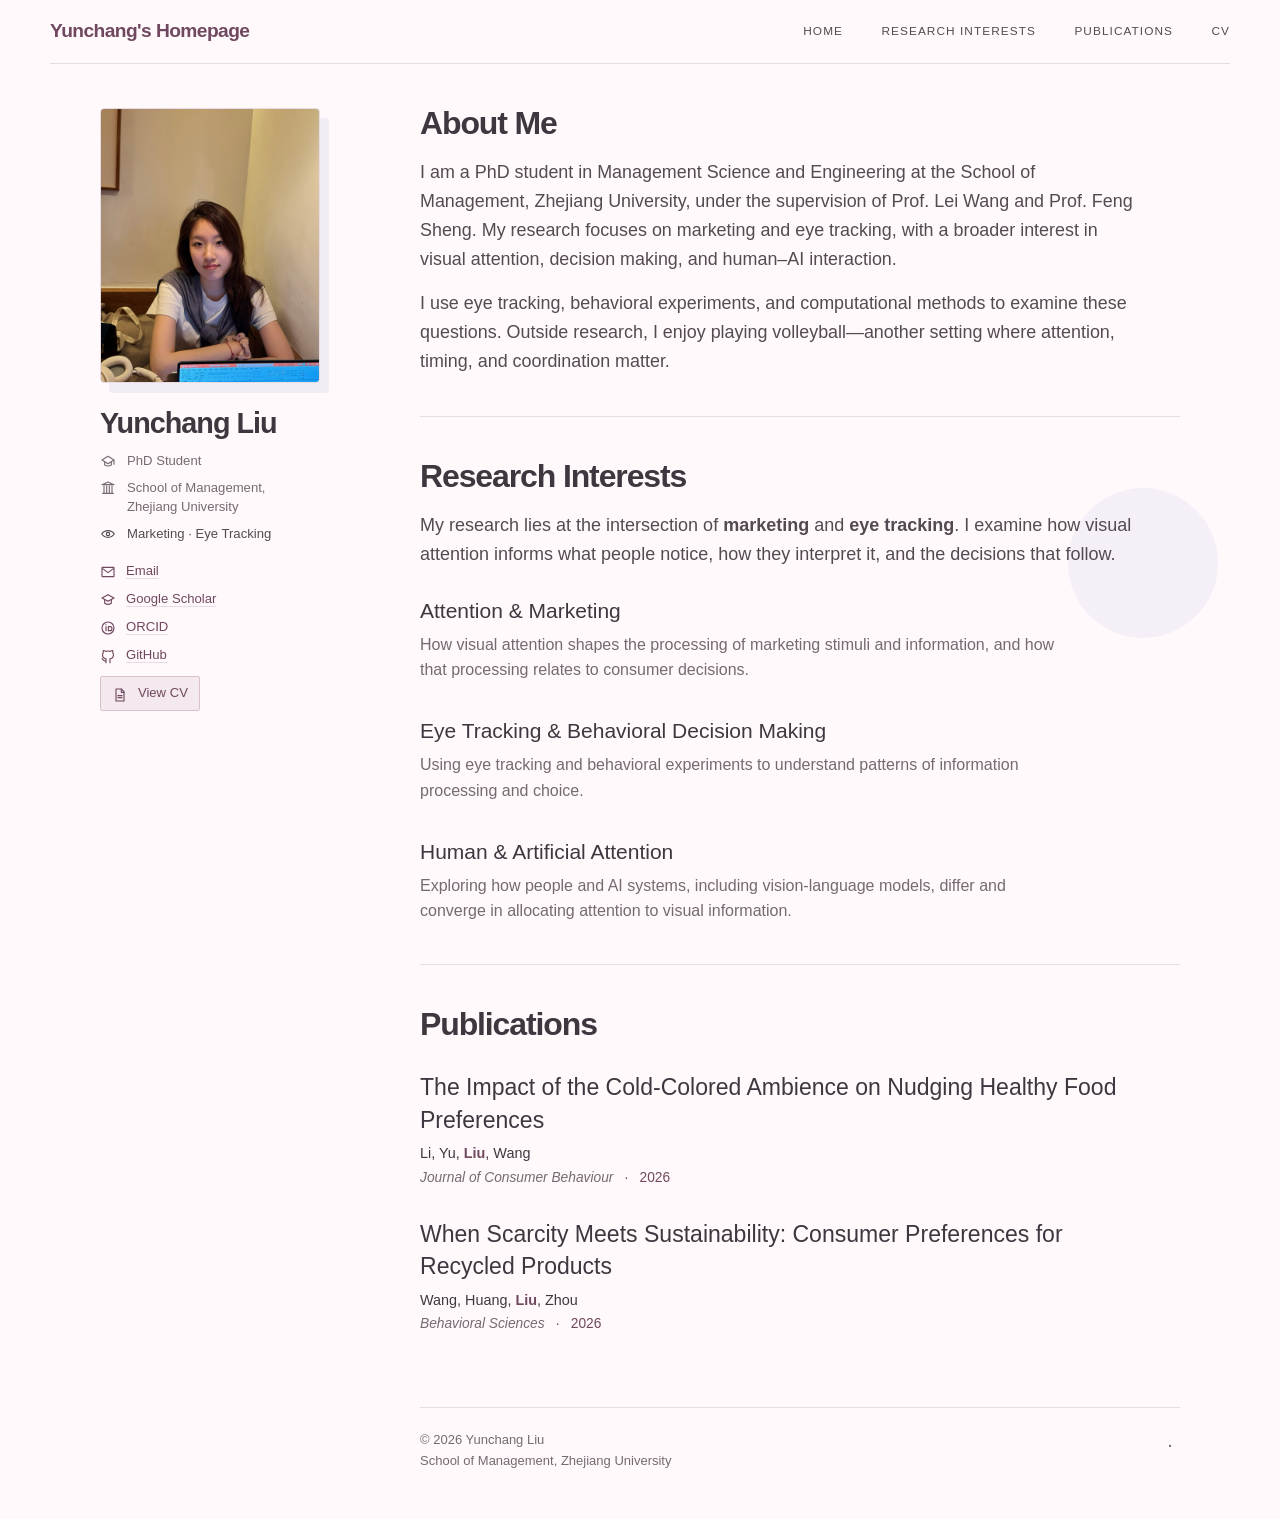
==== commit 40308ea3: "Add PhD supervisors to biography" ====
--- a/index.html
+++ b/index.html
@@ -70,7 +70,7 @@
       <section class="intro-section" id="home" aria-label="About Yunchang Liu">
         <h2>About Me</h2>
         <div class="intro">
-          <p>I study how attention shapes judgment in marketing contexts. My work focuses on visual attention and decision making, with a particular interest in how people—and increasingly AI systems—perceive and interpret information.</p>
+          <p>I am a PhD student in Management Science and Engineering at the School of Management, Zhejiang University, under the supervision of Prof. Lei Wang and Prof. Feng Sheng. My research focuses on marketing and eye tracking, with a broader interest in visual attention, decision making, and human–AI interaction.</p>
           <p>I use eye tracking, behavioral experiments, and computational methods to examine these questions. Outside research, I enjoy playing volleyball—another setting where attention, timing, and coordination matter.</p>
         </div>
       </section>
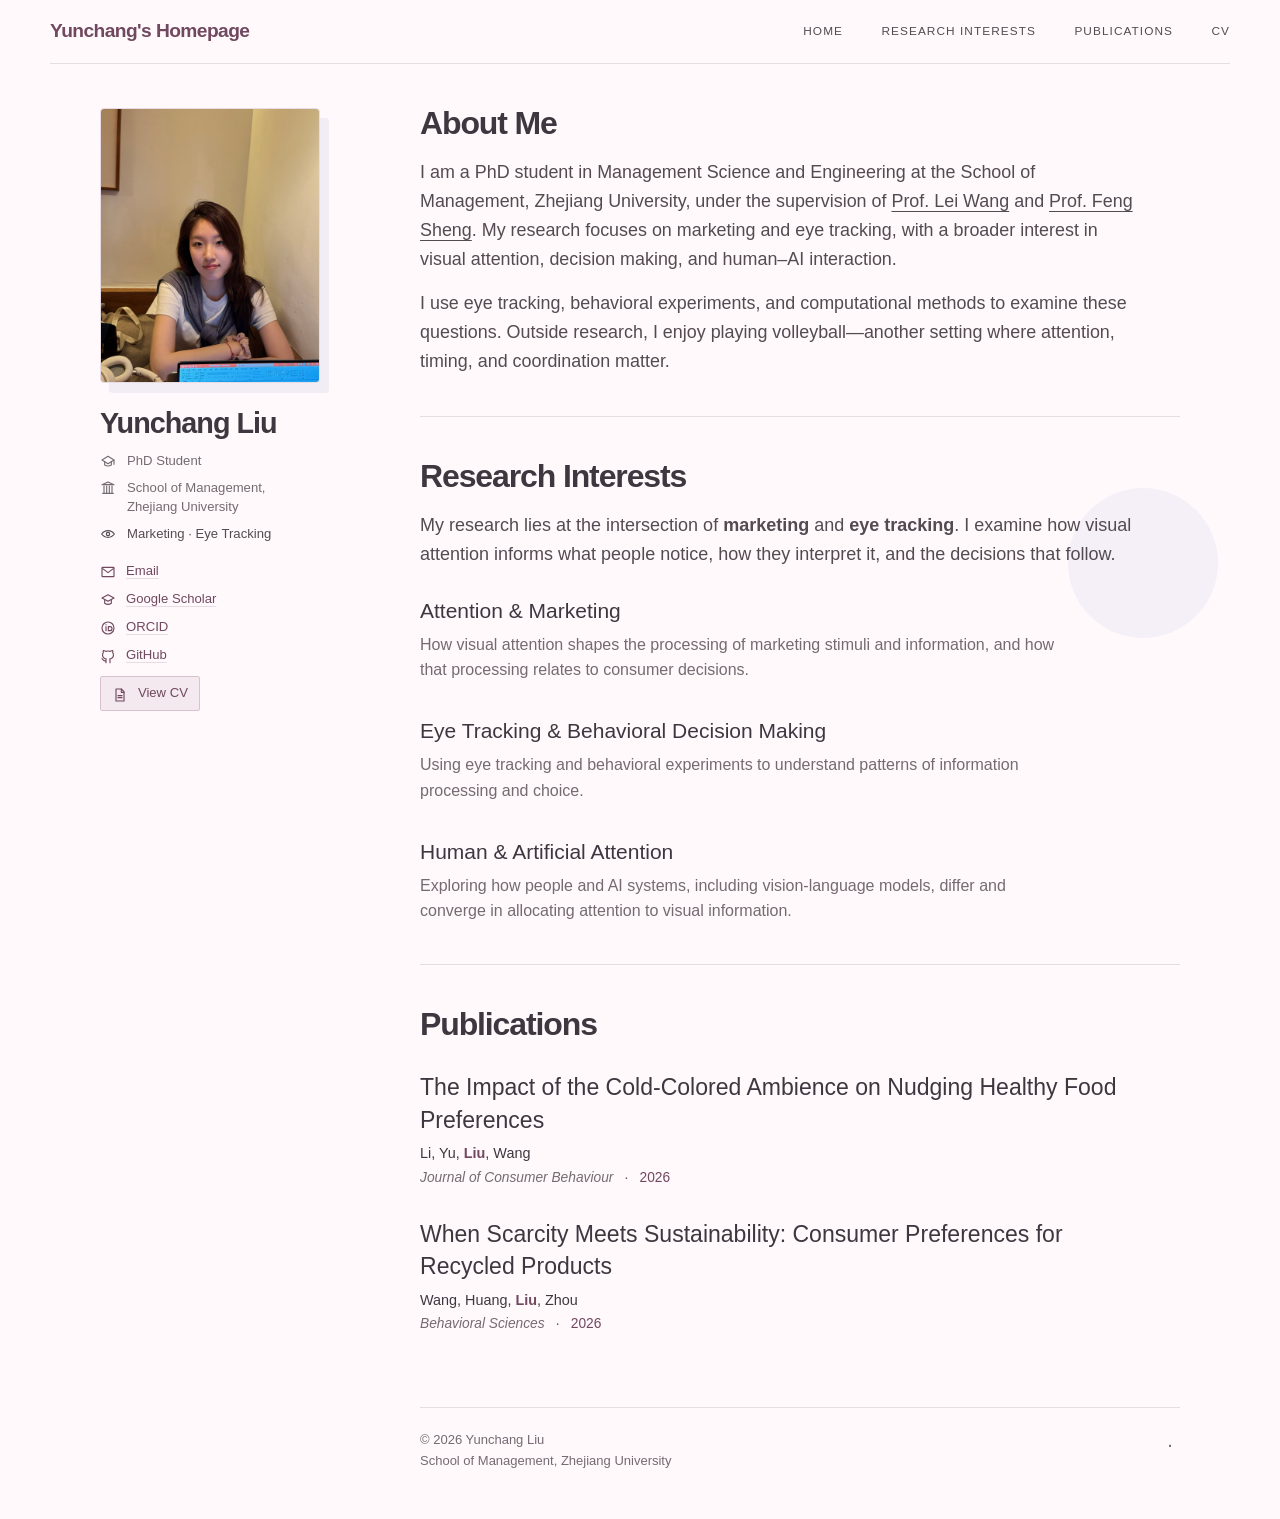
==== commit 4564e062: "Link supervisor profiles" ====
--- a/index.html
+++ b/index.html
@@ -70,7 +70,7 @@
       <section class="intro-section" id="home" aria-label="About Yunchang Liu">
         <h2>About Me</h2>
         <div class="intro">
-          <p>I am a PhD student in Management Science and Engineering at the School of Management, Zhejiang University, under the supervision of Prof. Lei Wang and Prof. Feng Sheng. My research focuses on marketing and eye tracking, with a broader interest in visual attention, decision making, and human–AI interaction.</p>
+          <p>I am a PhD student in Management Science and Engineering at the School of Management, Zhejiang University, under the supervision of <a href="https://person.zju.edu.cn/wanglei" target="_blank" rel="noopener">Prof. Lei Wang</a> and <a href="https://person.zju.edu.cn/fengsheng" target="_blank" rel="noopener">Prof. Feng Sheng</a>. My research focuses on marketing and eye tracking, with a broader interest in visual attention, decision making, and human–AI interaction.</p>
           <p>I use eye tracking, behavioral experiments, and computational methods to examine these questions. Outside research, I enjoy playing volleyball—another setting where attention, timing, and coordination matter.</p>
         </div>
       </section>
